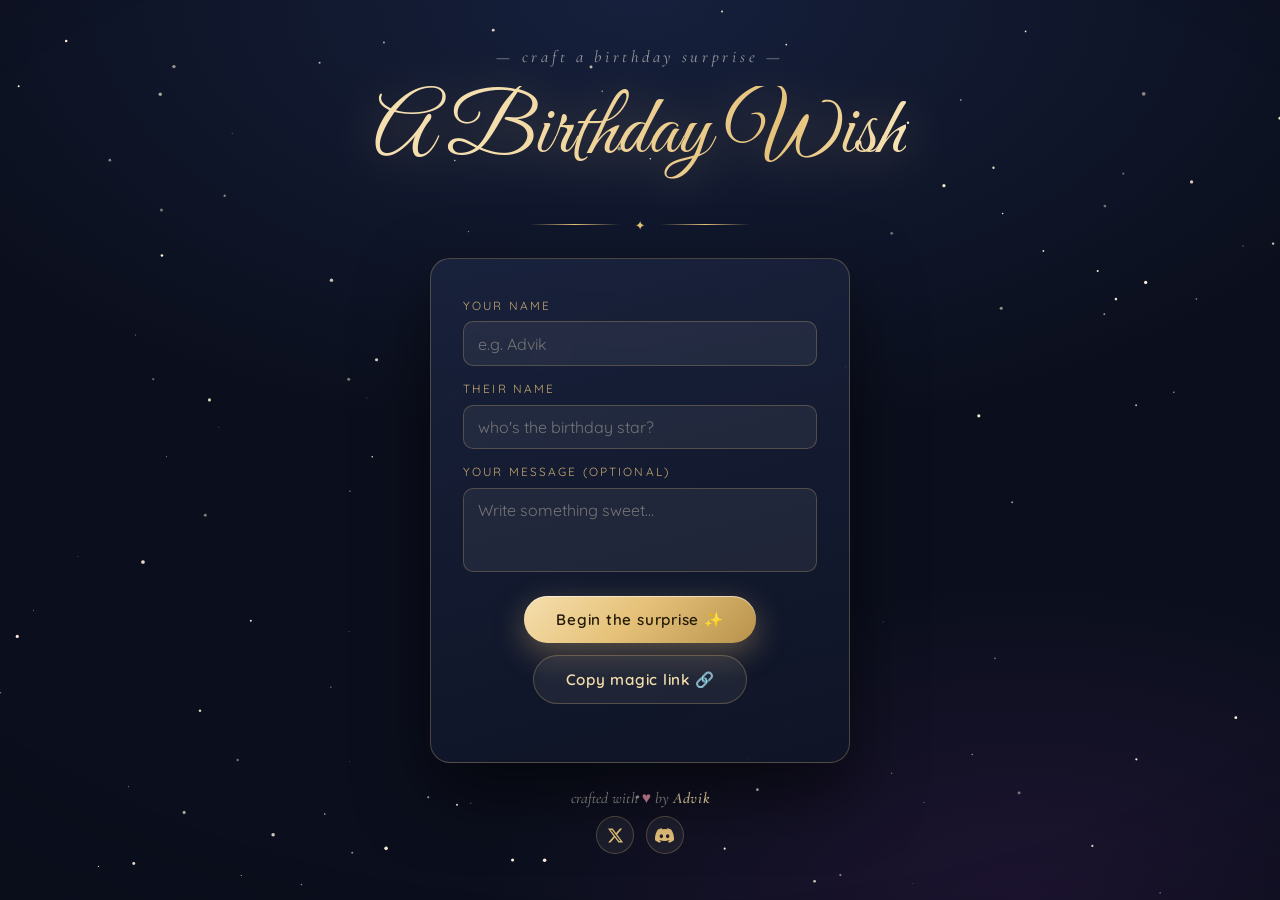
==== index.html @ e062a9a8 "Initial commit via Netlify [skip ci]" ====
<!DOCTYPE html>
<html lang="en">
<head>
  <meta charset="UTF-8" />
  <meta name="viewport" content="width=device-width, initial-scale=1.0" />
  <title>A Birthday Surprise</title>
  <meta name="description" content="An elegant interactive birthday surprise made just for you." />
  <link rel="icon" href="data:image/svg+xml,<svg xmlns='http://www.w3.org/2000/svg' viewBox='0 0 100 100'><text y='.9em' font-size='90'>🎂</text></svg>" />
  <meta property="og:title" content="A Birthday Surprise 🎂" />
  <meta property="og:description" content="Someone made an interactive birthday surprise just for you. Open the gift, blow out the candles, cut the cake." />
  <meta property="og:type" content="website" />
  <meta name="twitter:card" content="summary" />
  <link rel="preconnect" href="https://fonts.googleapis.com" />
  <link rel="preconnect" href="https://fonts.gstatic.com" crossorigin />
  <link href="https://fonts.googleapis.com/css2?family=Great+Vibes&family=Cormorant+Garamond:ital,wght@0,400;0,500;0,600;1,400;1,500&family=Quicksand:wght@400;500;600;700&display=swap" rel="stylesheet" />
  <link rel="stylesheet" href="style.css" />
</head>
<body>

  <!-- Twinkling star background -->
  <canvas id="stars-canvas" aria-hidden="true"></canvas>
  <!-- Confetti / fireworks layer -->
  <canvas id="fx-canvas" aria-hidden="true"></canvas>
  <!-- Soft vignette + grain for depth -->
  <div class="vignette" aria-hidden="true"></div>
  <!-- Lights-off overlay: candlelight pool around the cake -->
  <div id="darkness" class="darkness" aria-hidden="true"></div>

  <!-- ============ SCENE 0: HOME / CREATE ============ -->
  <section id="scene-home" class="scene">
    <p class="greeting-eyebrow">— craft a birthday surprise —</p>
    <h1 class="home-title">A Birthday Wish</h1>
    <div class="gold-divider" aria-hidden="true"><span>✦</span></div>

    <div class="home-form">
      <label for="home-from">Your name</label>
      <input id="home-from" type="text" maxlength="30" placeholder="e.g. Advik" />
      <label for="home-name">Their name</label>
      <input id="home-name" type="text" maxlength="30" placeholder="who's the birthday star?" />
      <label for="home-msg">Your message (optional)</label>
      <textarea id="home-msg" maxlength="200" rows="3" placeholder="Write something sweet…"></textarea>

      <div class="home-actions">
        <button id="home-create" class="btn btn-primary">Begin the surprise ✨</button>
        <button id="home-copy" class="btn btn-ghost">Copy magic link 🔗</button>
      </div>
      <p id="home-copy-status" class="copy-status"></p>
    </div>

    <footer class="home-about">
      <p class="about-line">crafted with <span class="about-heart">♥</span> by <strong>Advik</strong></p>
      <div class="social-links">
        <a href="https://x.com/Advik4u" target="_blank" rel="noopener" aria-label="Advik on X" title="@Advik4u">
          <svg viewBox="0 0 24 24" width="17" height="17" fill="currentColor" aria-hidden="true">
            <path d="M18.244 2.25h3.308l-7.227 8.26 8.502 11.24H16.17l-5.214-6.817L4.99 21.75H1.68l7.73-8.835L1.254 2.25H8.08l4.713 6.231zm-1.161 17.52h1.833L7.084 4.126H5.117z"/>
          </svg>
        </a>
        <a href="#" id="discord-link" aria-label="Copy Discord username" title="discord: advik4u">
          <svg viewBox="0 0 24 24" width="19" height="19" fill="currentColor" aria-hidden="true">
            <path d="M20.317 4.37a19.79 19.79 0 0 0-4.885-1.515.074.074 0 0 0-.079.037c-.21.375-.444.865-.608 1.25a18.27 18.27 0 0 0-5.487 0 12.64 12.64 0 0 0-.617-1.25.077.077 0 0 0-.079-.037A19.736 19.736 0 0 0 3.677 4.37a.07.07 0 0 0-.032.027C.533 9.046-.32 13.58.099 18.058a.082.082 0 0 0 .031.056 19.9 19.9 0 0 0 5.993 3.03.078.078 0 0 0 .084-.028 14.09 14.09 0 0 0 1.226-1.994.076.076 0 0 0-.041-.106 13.107 13.107 0 0 1-1.872-.892.077.077 0 0 1-.008-.128c.126-.094.252-.192.372-.291a.074.074 0 0 1 .078-.01c3.928 1.793 8.18 1.793 12.061 0a.074.074 0 0 1 .079.009c.12.099.246.198.373.292a.077.077 0 0 1-.007.128 12.3 12.3 0 0 1-1.873.891.077.077 0 0 0-.041.107c.36.698.772 1.362 1.225 1.993a.076.076 0 0 0 .084.029 19.84 19.84 0 0 0 6.002-3.03.077.077 0 0 0 .032-.055c.5-5.177-.838-9.674-3.549-13.66a.06.06 0 0 0-.031-.029zM8.02 15.331c-1.182 0-2.157-1.085-2.157-2.419 0-1.333.955-2.418 2.157-2.418 1.21 0 2.176 1.095 2.157 2.418 0 1.334-.956 2.419-2.157 2.419zm7.975 0c-1.183 0-2.157-1.085-2.157-2.419 0-1.333.955-2.418 2.157-2.418 1.21 0 2.176 1.095 2.157 2.418 0 1.334-.946 2.419-2.157 2.419z"/>
          </svg>
        </a>
      </div>
    </footer>
  </section>

  <!-- ============ SCENE 1: GIFT BOX INTRO ============ -->
  <section id="scene-gift" class="scene">
    <p class="gift-hint">Someone left a surprise for you</p>
    <button id="gift-box" class="gift-box" aria-label="Open your gift">
      <div class="gift-lid">
        <div class="gift-bow">
          <span class="bow-left"></span>
          <span class="bow-right"></span>
          <span class="bow-knot"></span>
        </div>
      </div>
      <div class="gift-body">
        <div class="gift-ribbon"></div>
      </div>
    </button>
    <p class="gift-tap">tap to open</p>
  </section>

  <!-- ============ SCENE 2: GREETING ============ -->
  <section id="scene-greeting" class="scene">
    <div class="greeting-wrap">
      <p class="greeting-eyebrow">— a little celebration for —</p>
      <h1 class="greeting-title">
        <span id="greeting-name" class="greeting-name"></span>
        <span class="greeting-line">Happy Birthday</span>
      </h1>
      <div class="gold-divider" aria-hidden="true"><span>✦</span></div>
      <p id="typewriter" class="typewriter"></p>
      <button id="to-cake-btn" class="btn btn-primary hidden-soft">Continue&nbsp;→</button>
    </div>
  </section>

  <!-- ============ SCENE 3: THE CAKE ============ -->
  <section id="scene-cake" class="scene">
    <h2 id="cake-heading" class="scene-heading">Make a wish &amp; blow out the candles</h2>
    <p id="blow-hint" class="blow-hint">🎤 Blow into your microphone… or tap the flames</p>

    <div class="cake-stage">
      <!-- Knife for the cutting ceremony -->
      <div id="knife" class="knife hidden" role="button" aria-label="Cut the cake" tabindex="0">
        <div class="knife-handle"></div>
        <div class="knife-blade"></div>
      </div>

      <div id="cake" class="cake">
        <div class="candles" id="candles"><!-- candles injected by JS --></div>
        <div class="layer layer-top"><div class="drip d1"></div><div class="drip d2"></div><div class="drip d3"></div></div>
        <div class="layer layer-mid"><div class="drip d1"></div><div class="drip d2"></div><div class="drip d3"></div></div>
        <div class="layer layer-bottom"></div>
        <div id="cut-notch" class="cut-notch"></div>
        <div class="cake-plate"></div>
      </div>

      <!-- The cut slice, served beside the cake -->
      <div id="slice" class="slice" aria-hidden="true">
        <div class="slice-wedge">
          <div class="slice-stripe s1"></div>
          <div class="slice-stripe s2"></div>
          <div class="slice-stripe s3"></div>
          <div class="slice-frosting"></div>
        </div>
        <div class="slice-plate"></div>
      </div>

      <div id="smoke-container" class="smoke-container"></div>
    </div>

    <p id="candles-left" class="candles-left"></p>
  </section>

  <!-- ============ SCENE 4: CELEBRATION ============ -->
  <section id="scene-party" class="scene">
    <div class="party-wrap">
      <h2 class="party-title">Hip hip hooray!</h2>
      <p id="party-message" class="party-message"></p>

      <div class="wish-cards" id="wish-cards">
        <button class="wish-card" data-wish="May your year sparkle brighter than these fireworks. ✨">✨<span>Tap me</span></button>
        <button class="wish-card" data-wish="Wishing you a year full of laughter, love and cake. 🍰">🍰<span>Tap me</span></button>
        <button class="wish-card" data-wish="May every dream you wish for tonight come true. 🌙">🌙<span>Tap me</span></button>
        <button class="wish-card" data-wish="Stay awesome — the world is lucky to have you! 🌍">💖<span>Tap me</span></button>
      </div>

      <div class="party-actions">
        <button id="music-btn" class="btn btn-ghost">🎵 Play the birthday song</button>
        <button id="replay-btn" class="btn btn-ghost">↺ Replay</button>
      </div>
    </div>

    <!-- A wandering firefly of light that leads back to the homepage -->
    <button id="guide-light" class="guide-light" aria-label="Follow the light to create your own surprise">
      <span class="guide-orb"></span>
      <span class="guide-label">follow the light — make your own wish</span>
    </button>
  </section>

  <!-- Floating balloons layer -->
  <div id="balloons" class="balloons" aria-hidden="true"></div>

  <script src="script.js"></script>
</body>
</html>
---- style.css ----
/* ================= Premium palette ================= */
:root {
  --bg-1: #0b0f1d;
  --bg-2: #16203c;
  --gold: #e6c27a;
  --gold-light: #f5dfae;
  --gold-deep: #b8924a;
  --rose: #d98ba0;
  --ivory: #f7f3ea;
  --text: #f4efe4;
  --card: rgba(247, 243, 234, 0.06);
  --card-border: rgba(230, 194, 122, 0.28);
  --serif: "Cormorant Garamond", Georgia, serif;
  --script: "Great Vibes", cursive;
  --sans: "Quicksand", system-ui, sans-serif;
}

* { margin: 0; padding: 0; box-sizing: border-box; }

html, body { height: 100%; }

body {
  font-family: var(--sans);
  background:
    radial-gradient(90% 70% at 50% 0%, var(--bg-2) 0%, transparent 70%),
    radial-gradient(60% 50% at 80% 100%, #1d1430 0%, transparent 70%),
    var(--bg-1);
  color: var(--text);
  overflow: hidden;
}

canvas#stars-canvas,
canvas#fx-canvas {
  position: fixed;
  inset: 0;
  width: 100%;
  height: 100%;
  pointer-events: none;
}
canvas#stars-canvas { z-index: 0; }
canvas#fx-canvas { z-index: 50; }

/* Soft vignette for cinematic depth */
.vignette {
  position: fixed;
  inset: 0;
  z-index: 55;
  pointer-events: none;
  background: radial-gradient(120% 100% at 50% 45%, transparent 55%, rgba(4, 6, 14, 0.55) 100%);
}

/* Lights off while the candles burn: a warm candlelight pool around the cake */
.darkness {
  position: fixed;
  inset: 0;
  z-index: 45;
  pointer-events: none;
  opacity: 0;
  transition: opacity 2.2s ease;
  background: radial-gradient(
    circle 480px at var(--glow-x, 50%) var(--glow-y, 58%),
    rgba(255, 176, 84, 0.14) 0%,
    rgba(255, 160, 70, 0.05) 22%,
    rgba(9, 7, 18, 0.78) 52%,
    rgba(3, 2, 8, 0.985) 82%
  );
}
body.lights-off .darkness { opacity: 1; }

/* let the flames burn brighter in the dark */
body.lights-off .flame {
  filter: drop-shadow(0 0 14px rgba(255, 200, 90, 1)) drop-shadow(0 0 40px rgba(255, 150, 60, 0.8));
}

/* ================= Scenes ================= */
.scene {
  position: fixed;
  inset: 0;
  z-index: 10;
  display: none;
  flex-direction: column;
  align-items: center;
  justify-content: center;
  gap: 1.2rem;
  padding: 1.5rem;
  text-align: center;
  opacity: 0;
  transition: opacity 0.6s ease;
}
.scene.active { display: flex; opacity: 1; animation: sceneIn 0.9s cubic-bezier(0.22, 1, 0.36, 1) both; }

@keyframes sceneIn {
  from { opacity: 0; transform: translateY(22px); }
  to   { opacity: 1; transform: translateY(0); }
}

/* ================= Buttons ================= */
.btn {
  font-family: var(--sans);
  font-weight: 600;
  font-size: 0.95rem;
  letter-spacing: 0.05em;
  border: none;
  border-radius: 999px;
  padding: 0.9rem 2rem;
  cursor: pointer;
  transition: transform 0.18s ease, box-shadow 0.18s ease, opacity 0.4s ease, background 0.25s ease;
}
.btn:active { transform: scale(0.96); }

.btn-primary {
  background: linear-gradient(135deg, var(--gold-light) 0%, var(--gold) 45%, var(--gold-deep) 100%);
  color: #241a08;
  box-shadow: 0 10px 30px rgba(230, 194, 122, 0.35), inset 0 1px 0 rgba(255, 255, 255, 0.55);
}
.btn-primary:hover { transform: translateY(-2px); box-shadow: 0 14px 38px rgba(230, 194, 122, 0.5), inset 0 1px 0 rgba(255, 255, 255, 0.55); }

.btn-ghost {
  background: var(--card);
  color: var(--gold-light);
  border: 1px solid var(--card-border);
  backdrop-filter: blur(8px);
}
.btn-ghost:hover { background: rgba(230, 194, 122, 0.12); }

.hidden-soft { opacity: 0; pointer-events: none; }
.hidden { display: none !important; }

/* ================= Scene 1: Gift ================= */
.gift-hint {
  font-family: var(--serif);
  font-style: italic;
  font-size: 1.5rem;
  letter-spacing: 0.06em;
  color: var(--gold-light);
  opacity: 0.9;
  animation: pulseText 2.6s ease-in-out infinite;
}
@keyframes pulseText { 50% { opacity: 0.45; } }

.gift-hint .sender {
  font-family: var(--script);
  font-style: normal;
  font-size: 1.7em;
  padding-right: 0.18em;
  vertical-align: -0.08em;
  background: linear-gradient(100deg, var(--gold-light) 10%, var(--gold) 35%, #fff2cf 50%, var(--gold) 65%, var(--gold-deep) 90%);
  background-size: 220% auto;
  -webkit-background-clip: text;
  background-clip: text;
  color: transparent;
  animation: shimmer 5s linear infinite;
  filter: drop-shadow(0 2px 16px rgba(230, 194, 122, 0.5));
}

.gift-tap {
  font-size: 0.78rem;
  text-transform: uppercase;
  letter-spacing: 0.34em;
  color: var(--gold);
  opacity: 0.65;
}

.gift-box {
  position: relative;
  width: 180px;
  height: 190px;
  background: none;
  border: none;
  cursor: pointer;
  animation: giftBounce 2s ease-in-out infinite;
  transition: transform 0.2s ease;
  filter: drop-shadow(0 18px 30px rgba(0, 0, 0, 0.5));
}
.gift-box:hover { transform: scale(1.05); }

@keyframes giftBounce {
  0%, 100% { transform: translateY(0) rotate(-1deg); }
  50% { transform: translateY(-12px) rotate(1.2deg); }
}

.gift-body {
  position: absolute;
  bottom: 0;
  left: 10px;
  width: 160px;
  height: 120px;
  background: linear-gradient(160deg, #26355e, #17203c);
  border: 1px solid rgba(230, 194, 122, 0.35);
  border-radius: 10px;
  box-shadow: inset 0 -14px 0 rgba(0, 0, 0, 0.25);
}
.gift-ribbon {
  position: absolute;
  left: 50%;
  transform: translateX(-50%);
  width: 24px;
  height: 100%;
  background: linear-gradient(180deg, var(--gold-light), var(--gold-deep));
}
.gift-lid {
  position: absolute;
  bottom: 112px;
  left: 0;
  width: 180px;
  height: 44px;
  background: linear-gradient(160deg, #33477c, #1d2a4e);
  border: 1px solid rgba(230, 194, 122, 0.45);
  border-radius: 8px;
  box-shadow: 0 8px 16px rgba(0, 0, 0, 0.35);
  z-index: 2;
  transition: transform 0.6s cubic-bezier(0.34, 1.56, 0.64, 1);
}
.gift-box.opening .gift-lid { transform: translateY(-140px) rotate(-18deg); }
.gift-box.opening { animation: none; }

.gift-bow { position: absolute; top: -22px; left: 50%; transform: translateX(-50%); }
.bow-left, .bow-right {
  position: absolute;
  top: 0;
  width: 30px;
  height: 24px;
  background: var(--gold);
  border-radius: 50% 50% 0 50%;
}
.bow-left  { left: -30px; transform: rotate(-30deg); }
.bow-right { left: 2px; transform: rotate(30deg) scaleX(-1); }
.bow-knot {
  position: absolute;
  top: 6px;
  left: -9px;
  width: 18px;
  height: 18px;
  background: var(--gold-deep);
  border-radius: 50%;
}

/* ================= Scene 2: Greeting ================= */
.greeting-wrap { display: flex; flex-direction: column; align-items: center; gap: 0.6rem; }

.greeting-eyebrow {
  font-family: var(--serif);
  font-style: italic;
  font-size: 1.05rem;
  letter-spacing: 0.22em;
  text-transform: lowercase;
  color: rgba(244, 239, 228, 0.6);
}

.greeting-title { display: flex; flex-direction: column; gap: 0.1rem; }

.greeting-name {
  font-family: var(--script);
  font-weight: 400;
  font-size: clamp(3.4rem, 12vw, 6.5rem);
  line-height: 1.15;
  background: linear-gradient(100deg, var(--gold-light) 10%, var(--gold) 35%, #fff2cf 50%, var(--gold) 65%, var(--gold-deep) 90%);
  background-size: 220% auto;
  -webkit-background-clip: text;
  background-clip: text;
  color: transparent;
  animation: shimmer 6s linear infinite;
  filter: drop-shadow(0 4px 24px rgba(230, 194, 122, 0.35));
}
@keyframes shimmer { to { background-position: 220% center; } }

.greeting-line {
  font-family: var(--serif);
  font-weight: 500;
  font-size: clamp(1.3rem, 4.5vw, 2.1rem);
  letter-spacing: 0.42em;
  text-transform: uppercase;
  color: var(--ivory);
  opacity: 0.92;
}

.gold-divider {
  display: flex;
  align-items: center;
  gap: 0.9rem;
  margin: 1rem 0 0.4rem;
  color: var(--gold);
  font-size: 0.8rem;
}
.gold-divider::before,
.gold-divider::after {
  content: "";
  width: 90px;
  height: 1px;
  background: linear-gradient(90deg, transparent, var(--gold), transparent);
}

.typewriter {
  min-height: 3.4em;
  max-width: 36rem;
  font-family: var(--serif);
  font-size: clamp(1.15rem, 3.4vw, 1.45rem);
  font-style: italic;
  line-height: 1.7;
  color: rgba(244, 239, 228, 0.92);
}
.typewriter::after {
  content: "▌";
  color: var(--gold);
  animation: blink 0.9s step-end infinite;
}
@keyframes blink { 50% { opacity: 0; } }

#to-cake-btn { margin-top: 1.4rem; }

/* ================= Scene 3: Cake ================= */
.scene-heading {
  font-family: var(--script);
  font-weight: 400;
  font-size: clamp(2rem, 6vw, 3rem);
  color: var(--gold-light);
  text-shadow: 0 0 30px rgba(230, 194, 122, 0.3);
}
.blow-hint {
  font-family: var(--serif);
  font-style: italic;
  font-size: 1.1rem;
  opacity: 0.85;
  animation: pulseText 2.2s ease-in-out infinite;
}
.blow-hint.listening { color: #a8e6c3; }

.cake-stage { position: relative; margin-top: 1rem; }

.cake { position: relative; width: 280px; height: 260px; filter: drop-shadow(0 22px 30px rgba(0, 0, 0, 0.45)); }

.layer {
  position: absolute;
  left: 50%;
  transform: translateX(-50%);
  border-radius: 12px;
  box-shadow: inset 0 -12px 0 rgba(0, 0, 0, 0.14);
}
/* gold trim line at the base of each tier */
.layer::after {
  content: "";
  position: absolute;
  bottom: 4px;
  left: 8px;
  right: 8px;
  height: 2px;
  background: linear-gradient(90deg, transparent, var(--gold), transparent);
  opacity: 0.8;
}
.layer-top {
  bottom: 150px;
  width: 160px;
  height: 58px;
  background: linear-gradient(180deg, #eec3cf 0%, #d9a1b2 100%);
}
.layer-mid {
  bottom: 92px;
  width: 210px;
  height: 62px;
  background: linear-gradient(180deg, #f4e3c6 0%, #e3c9a0 100%);
}
.layer-bottom {
  bottom: 30px;
  width: 260px;
  height: 66px;
  background: linear-gradient(180deg, #5a3a2e 0%, #422a20 100%);
}

/* icing drips */
.drip {
  position: absolute;
  top: -2px;
  width: 22px;
  height: 26px;
  background: var(--ivory);
  border-radius: 0 0 50% 50%;
}
.layer-top .d1 { left: 18px; height: 30px; }
.layer-top .d2 { left: 68px; height: 20px; }
.layer-top .d3 { left: 118px; height: 26px; }
.layer-mid .d1 { left: 26px; height: 24px; }
.layer-mid .d2 { left: 92px; height: 32px; }
.layer-mid .d3 { left: 158px; height: 22px; }

/* frosting band on top of each layer */
.layer::before {
  content: "";
  position: absolute;
  top: -6px;
  left: 0;
  right: 0;
  height: 14px;
  background: var(--ivory);
  border-radius: 12px;
  box-shadow: inset 0 -2px 0 rgba(184, 146, 74, 0.25);
}

.cake-plate {
  position: absolute;
  bottom: 12px;
  left: 50%;
  transform: translateX(-50%);
  width: 310px;
  height: 20px;
  background: linear-gradient(180deg, #f3ecdd, #cabfa4);
  border-radius: 50%;
  box-shadow: 0 0 0 2px rgba(230, 194, 122, 0.55), 0 16px 34px rgba(0, 0, 0, 0.5);
}

/* the wedge missing after the cut */
.cut-notch {
  position: absolute;
  bottom: 30px;
  left: 63%;
  width: 34px;
  height: 165px;
  z-index: 4;
  background: linear-gradient(180deg, rgba(10, 8, 14, 0.85), rgba(24, 16, 20, 0.9));
  clip-path: polygon(38% 0, 62% 0, 100% 100%, 0 100%);
  opacity: 0;
  transform: scaleY(0);
  transform-origin: top;
  transition: opacity 0.5s ease, transform 0.9s ease;
  pointer-events: none;
}
.cut-notch.visible { opacity: 1; transform: scaleY(1); }

/* ================= Candles ================= */
.candles {
  position: absolute;
  bottom: 208px;
  left: 50%;
  transform: translateX(-50%);
  display: flex;
  gap: 22px;
  z-index: 3;
}

.candle {
  position: relative;
  width: 13px;
  height: 46px;
  border-radius: 4px;
  background: repeating-linear-gradient(50deg, var(--ivory) 0 6px, var(--candle-color, var(--gold)) 6px 11px);
  box-shadow: inset -2px 0 3px rgba(0, 0, 0, 0.18);
  cursor: pointer;
}
.candle::after {
  content: "";
  position: absolute;
  top: -7px;
  left: 50%;
  transform: translateX(-50%);
  width: 2px;
  height: 7px;
  background: #6b4b3a;
}

.flame {
  position: absolute;
  top: -30px;
  left: 50%;
  transform: translateX(-50%);
  width: 16px;
  height: 24px;
  background: radial-gradient(circle at 50% 80%, #fff8d6 0%, #ffd166 35%, #ff9a3c 70%, transparent 100%);
  border-radius: 50% 50% 50% 50% / 62% 62% 38% 38%;
  transform-origin: 50% 100%;
  animation: flicker 0.22s ease-in-out infinite alternate;
  filter: drop-shadow(0 0 10px rgba(255, 200, 90, 0.9)) drop-shadow(0 0 24px rgba(255, 150, 60, 0.5));
}
@keyframes flicker {
  from { transform: translateX(-50%) scale(1) rotate(-3deg); }
  to   { transform: translateX(-50%) scale(1.12) rotate(3deg); }
}

.candle.out .flame { display: none; }

/* flames feel your breath: frantic flicker + lean while the mic hears blowing */
@keyframes flickerHard {
  from { transform: translateX(-58%) scale(0.88, 0.8) rotate(-16deg); }
  to   { transform: translateX(-42%) scale(1.1, 1.05) rotate(12deg); }
}
.candles.wavering .flame {
  animation: flickerHard 0.09s ease-in-out infinite alternate;
}

.smoke {
  position: absolute;
  width: 10px;
  height: 10px;
  border-radius: 50%;
  background: rgba(220, 220, 235, 0.5);
  animation: smokeUp 1.4s ease-out forwards;
  pointer-events: none;
}
@keyframes smokeUp {
  from { opacity: 0.7; transform: translateY(0) scale(1); }
  to   { opacity: 0; transform: translateY(-70px) scale(2.6); }
}

.candles-left {
  font-family: var(--serif);
  font-style: italic;
  font-size: 1.15rem;
  color: var(--gold-light);
  min-height: 1.5em;
}

/* ================= Knife & cutting ================= */
.knife {
  position: absolute;
  top: -120px;
  left: 66%;
  width: 26px;
  height: 150px;
  z-index: 6;
  cursor: pointer;
  transform-origin: 50% 0%;
  animation: knifeHover 1.6s ease-in-out infinite;
  filter: drop-shadow(0 6px 14px rgba(0, 0, 0, 0.5)) drop-shadow(0 0 18px rgba(230, 194, 122, 0.25));
  /* slow, deliberate descent through the tiers */
  transition: top 1.9s cubic-bezier(0.55, 0.02, 0.3, 1);
}
@keyframes knifeHover {
  0%, 100% { transform: translateY(0) rotate(-2deg); }
  50% { transform: translateY(-10px) rotate(2deg); }
}

.knife-handle {
  width: 18px;
  height: 52px;
  margin: 0 auto;
  background: linear-gradient(90deg, #2c1c12, #57381f 45%, #2c1c12);
  border-radius: 8px 8px 4px 4px;
  box-shadow: inset 0 -3px 0 rgba(230, 194, 122, 0.6);
}
.knife-blade {
  width: 14px;
  height: 98px;
  margin: 0 auto;
  background: linear-gradient(90deg, #9aa3ae 0%, #eef2f6 45%, #c3cad2 60%, #7d858f 100%);
  clip-path: polygon(0 0, 100% 0, 100% 78%, 50% 100%, 0 78%);
}

.knife.cutting {
  animation: none;
  top: 55px;
}

.knife.done {
  animation: none;
  opacity: 0;
  transition: opacity 0.5s ease, top 0.85s ease;
  top: -160px;
}

/* ================= The served slice ================= */
.slice {
  position: absolute;
  bottom: -6px;
  right: -150px;
  width: 120px;
  height: 130px;
  opacity: 0;
  transform: translateX(-140px) translateY(-40px) rotate(-14deg) scale(0.7);
  transition: all 1.6s cubic-bezier(0.34, 1.2, 0.5, 1);
  pointer-events: none;
  z-index: 5;
}
.slice.served {
  opacity: 1;
  transform: translateX(0) translateY(0) rotate(0deg) scale(1);
}

.slice-wedge {
  position: absolute;
  bottom: 26px;
  left: 50%;
  transform: translateX(-50%);
  width: 86px;
  height: 92px;
  clip-path: polygon(0 100%, 100% 100%, 100% 8%);
  overflow: hidden;
  filter: drop-shadow(0 6px 10px rgba(0, 0, 0, 0.4));
}
.slice-stripe { position: absolute; left: 0; right: 0; }
.slice-stripe.s1 { bottom: 62px; height: 30px; background: linear-gradient(180deg, #eec3cf, #d9a1b2); }
.slice-stripe.s2 { bottom: 32px; height: 30px; background: linear-gradient(180deg, #f4e3c6, #e3c9a0); }
.slice-stripe.s3 { bottom: 0;    height: 32px; background: linear-gradient(180deg, #5a3a2e, #422a20); }
.slice-frosting {
  position: absolute;
  top: 0;
  right: 0;
  width: 100%;
  height: 100%;
  background: linear-gradient(115deg, transparent 58%, var(--ivory) 58.5%, var(--ivory) 68%, transparent 68.5%);
}

.slice-plate {
  position: absolute;
  bottom: 14px;
  left: 50%;
  transform: translateX(-50%);
  width: 116px;
  height: 14px;
  background: linear-gradient(180deg, #f3ecdd, #cabfa4);
  border-radius: 50%;
  box-shadow: 0 0 0 1.5px rgba(230, 194, 122, 0.6), 0 10px 20px rgba(0, 0, 0, 0.45);
}

/* ================= Scene 4: Party ================= */
.party-wrap { display: flex; flex-direction: column; align-items: center; gap: 1.5rem; max-width: 42rem; }

.party-title {
  font-family: var(--script);
  font-weight: 400;
  font-size: clamp(2.6rem, 7vw, 4rem);
  background: linear-gradient(100deg, var(--gold-light), var(--gold), #fff2cf, var(--gold-deep));
  background-size: 220% auto;
  -webkit-background-clip: text;
  background-clip: text;
  color: transparent;
  animation: shimmer 6s linear infinite;
  filter: drop-shadow(0 4px 22px rgba(230, 194, 122, 0.35));
}

.party-message {
  font-family: var(--serif);
  font-style: italic;
  font-size: clamp(1.15rem, 3.2vw, 1.4rem);
  line-height: 1.7;
  color: rgba(244, 239, 228, 0.92);
}

.wish-cards {
  display: flex;
  flex-wrap: wrap;
  justify-content: center;
  gap: 0.9rem;
}
.wish-card {
  display: flex;
  flex-direction: column;
  align-items: center;
  justify-content: center;
  gap: 0.3rem;
  width: 112px;
  min-height: 96px;
  padding: 1rem 0.6rem;
  font-family: var(--sans);
  font-size: 1.9rem;
  color: var(--text);
  background: var(--card);
  border: 1px solid var(--card-border);
  border-radius: 16px;
  cursor: pointer;
  backdrop-filter: blur(10px);
  transition: transform 0.5s cubic-bezier(0.34, 1.56, 0.64, 1), background 0.3s, box-shadow 0.3s;
}
.wish-card span { font-size: 0.68rem; text-transform: uppercase; letter-spacing: 0.18em; color: var(--gold); opacity: 0.85; }
.wish-card:hover { transform: translateY(-6px); background: rgba(230, 194, 122, 0.1); box-shadow: 0 12px 28px rgba(0, 0, 0, 0.35); }
.wish-card.flipped {
  transform: rotateY(360deg) scale(1.03);
  background: rgba(230, 194, 122, 0.14);
  font-family: var(--serif);
  font-style: italic;
  font-size: 0.92rem;
  line-height: 1.5;
}
.wish-card.flipped span { display: none; }

.party-actions { display: flex; flex-wrap: wrap; justify-content: center; gap: 0.8rem; margin-top: 0.4rem; }

/* ================= Balloons ================= */
.balloons { position: fixed; inset: 0; z-index: 40; pointer-events: none; overflow: hidden; }

.balloon {
  position: absolute;
  bottom: -140px;
  width: 62px;
  height: 78px;
  border-radius: 50% 50% 50% 50% / 56% 56% 44% 44%;
  pointer-events: auto;
  cursor: pointer;
  animation: floatUp linear forwards;
  box-shadow: inset -8px -10px 0 rgba(0, 0, 0, 0.14), inset 2px 4px 8px rgba(255, 255, 255, 0.25);
  opacity: 0.92;
}
.balloon::before {
  content: "";
  position: absolute;
  top: 12px;
  left: 12px;
  width: 14px;
  height: 20px;
  background: rgba(255, 255, 255, 0.45);
  border-radius: 50%;
  transform: rotate(-20deg);
}
.balloon::after {
  content: "";
  position: absolute;
  top: 100%;
  left: 50%;
  width: 1.5px;
  height: 56px;
  background: linear-gradient(180deg, rgba(230, 194, 122, 0.8), transparent);
}
@keyframes floatUp {
  from { transform: translateY(0) rotate(-3deg); }
  25%  { transform: translateY(-28vh) rotate(4deg) translateX(18px); }
  50%  { transform: translateY(-55vh) rotate(-4deg) translateX(-14px); }
  75%  { transform: translateY(-82vh) rotate(3deg) translateX(12px); }
  to   { transform: translateY(-120vh) rotate(-2deg); }
}

.balloon.pop { animation: popBalloon 0.18s ease-out forwards; }
@keyframes popBalloon {
  40% { transform: scale(1.35); opacity: 1; }
  to  { transform: scale(0.2); opacity: 0; }
}

/* ================= Home / create page ================= */
.home-title {
  font-family: var(--script);
  font-weight: 400;
  font-size: clamp(3rem, 10vw, 5.2rem);
  line-height: 1.15;
  background: linear-gradient(100deg, var(--gold-light) 10%, var(--gold) 35%, #fff2cf 50%, var(--gold) 65%, var(--gold-deep) 90%);
  background-size: 220% auto;
  -webkit-background-clip: text;
  background-clip: text;
  color: transparent;
  animation: shimmer 6s linear infinite;
  filter: drop-shadow(0 4px 24px rgba(230, 194, 122, 0.35));
}

.home-form {
  width: 100%;
  max-width: 420px;
  padding: 2rem;
  background: linear-gradient(165deg, rgba(27, 36, 64, 0.85), rgba(16, 21, 39, 0.85));
  border: 1px solid var(--card-border);
  border-radius: 20px;
  display: flex;
  flex-direction: column;
  gap: 0.55rem;
  text-align: left;
  backdrop-filter: blur(10px);
  box-shadow: 0 30px 70px rgba(0, 0, 0, 0.55);
}
.home-form label {
  font-size: 0.74rem;
  text-transform: uppercase;
  letter-spacing: 0.18em;
  color: var(--gold);
  opacity: 0.85;
  margin-top: 0.4rem;
}
.home-form input, .home-form textarea {
  font-family: var(--sans);
  font-size: 1rem;
  color: var(--text);
  background: rgba(247, 243, 234, 0.06);
  border: 1px solid rgba(230, 194, 122, 0.25);
  border-radius: 10px;
  padding: 0.7rem 0.9rem;
  outline: none;
  resize: none;
  transition: border-color 0.2s;
}
.home-form input:focus, .home-form textarea:focus { border-color: var(--gold); }
.home-actions { display: flex; flex-wrap: wrap; gap: 0.7rem; margin-top: 0.9rem; justify-content: center; }
.copy-status { font-size: 0.88rem; color: #a8e6c3; min-height: 1.2em; text-align: center; }

/* about / credits footer on the home page */
.home-about {
  display: flex;
  flex-direction: column;
  align-items: center;
  gap: 0.55rem;
  margin-top: 0.4rem;
}
.about-line {
  font-family: var(--serif);
  font-style: italic;
  font-size: 0.98rem;
  color: rgba(244, 239, 228, 0.65);
}
.about-line strong { color: var(--gold-light); font-weight: 600; letter-spacing: 0.04em; }
.about-heart { color: var(--rose); animation: pulseText 1.6s ease-in-out infinite; }

.social-links { display: flex; gap: 0.7rem; }
.social-links a {
  display: flex;
  align-items: center;
  justify-content: center;
  width: 38px;
  height: 38px;
  border-radius: 50%;
  color: var(--gold);
  background: var(--card);
  border: 1px solid var(--card-border);
  transition: transform 0.18s ease, box-shadow 0.18s ease, color 0.18s ease;
}
.social-links a:hover {
  transform: translateY(-3px);
  color: var(--gold-light);
  box-shadow: 0 8px 22px rgba(230, 194, 122, 0.35);
}

#scene-home { overflow-y: auto; }

/* on short viewports, top-align so the form never clips above the fold */
@media (max-height: 800px) {
  #scene-home {
    justify-content: flex-start;
    padding-top: 3.5vh;
    padding-bottom: 3.5vh;
  }
}

/* ================= Guiding light (party → home) ================= */
.guide-light {
  position: absolute;
  bottom: 7vh;
  right: 8vw;
  z-index: 48;
  background: none;
  border: none;
  cursor: pointer;
  display: flex;
  flex-direction: column;
  align-items: center;
  gap: 1.1rem;
  animation: fireflyDrift 7s ease-in-out infinite;
}
@keyframes fireflyDrift {
  0%, 100% { transform: translate(0, 0); }
  25% { transform: translate(-16px, -22px); }
  50% { transform: translate(10px, -34px); }
  75% { transform: translate(18px, -10px); }
}

.guide-orb {
  width: 16px;
  height: 16px;
  border-radius: 50%;
  background: radial-gradient(circle, #fff8dd 0%, var(--gold) 55%, transparent 100%);
  box-shadow:
    0 0 18px 6px rgba(230, 194, 122, 0.85),
    0 0 55px 22px rgba(230, 194, 122, 0.35),
    0 0 110px 45px rgba(230, 194, 122, 0.12);
  animation: orbPulse 2.4s ease-in-out infinite;
}
@keyframes orbPulse {
  50% {
    box-shadow:
      0 0 26px 10px rgba(230, 194, 122, 1),
      0 0 75px 30px rgba(230, 194, 122, 0.5),
      0 0 140px 60px rgba(230, 194, 122, 0.18);
  }
}

.guide-label {
  font-family: var(--serif);
  font-style: italic;
  font-size: 0.98rem;
  color: var(--gold-light);
  opacity: 0.85;
  white-space: nowrap;
  animation: pulseText 3s ease-in-out infinite;
}
.guide-light:hover .guide-orb { animation-duration: 0.9s; }
.guide-light:hover .guide-label { opacity: 1; }

/* ================= Responsive ================= */
@media (max-width: 480px) {
  .cake { transform: scale(0.8); }
  .candles { gap: 16px; }
  .wish-card { width: 96px; }
  .slice { right: -60px; }
  .gold-divider::before, .gold-divider::after { width: 50px; }
}

@media (prefers-reduced-motion: reduce) {
  *, *::before, *::after { animation-duration: 0.01ms !important; animation-iteration-count: 1 !important; transition-duration: 0.01ms !important; }
}
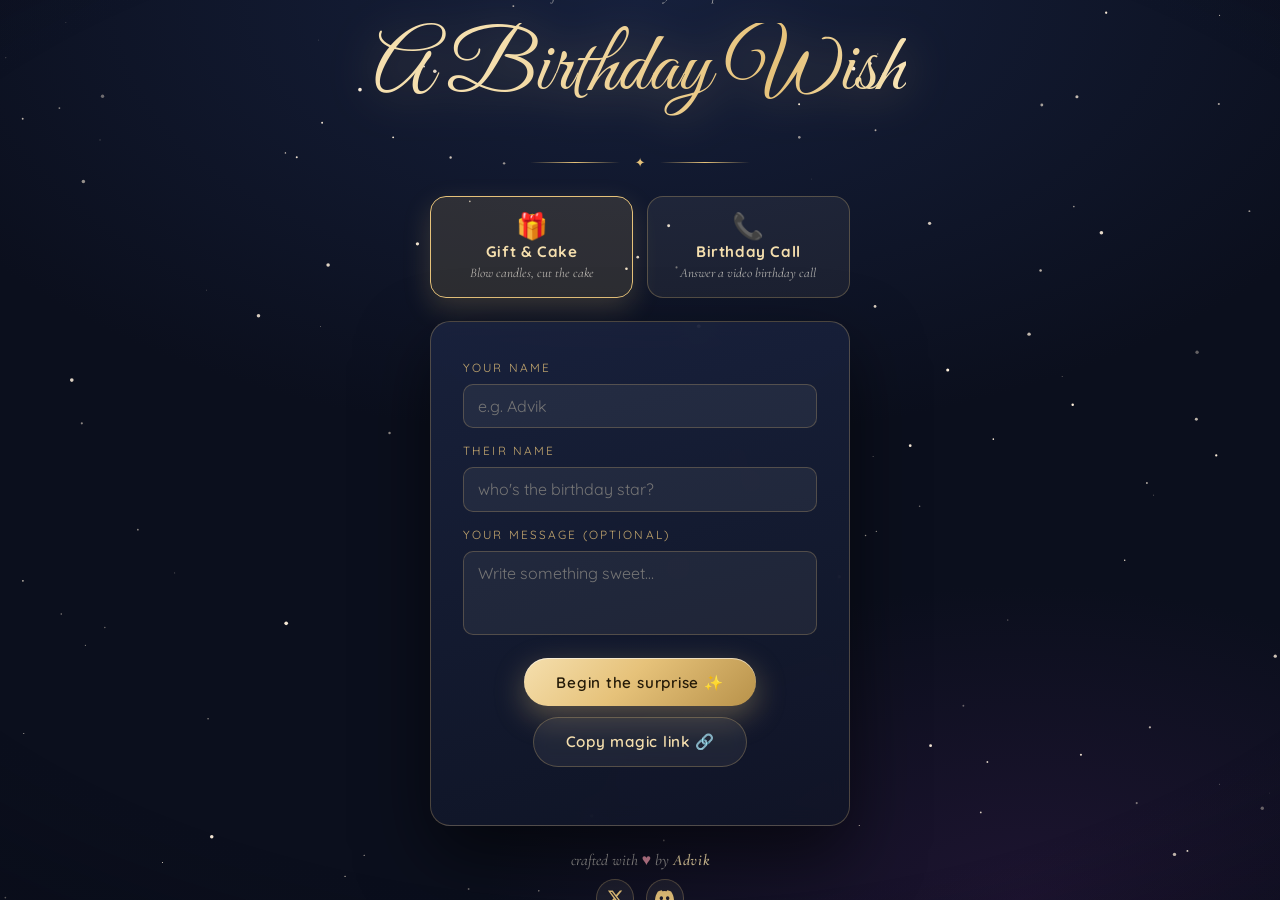
==== commit 43488e93: "Add Birthday Call template: incoming-call UI with shared video wish Home page now picks Gift & Cake " ====
--- a/index.html
+++ b/index.html
@@ -32,7 +32,21 @@
     <h1 class="home-title">A Birthday Wish</h1>
     <div class="gold-divider" aria-hidden="true"><span>✦</span></div>
 
-    <div class="home-form">
+    <div class="template-picker" role="tablist" aria-label="Choose a template">
+      <button type="button" class="template-card active" data-template="gift" role="tab" aria-selected="true">
+        <span class="template-icon" aria-hidden="true">🎁</span>
+        <span class="template-name">Gift &amp; Cake</span>
+        <span class="template-desc">Blow candles, cut the cake</span>
+      </button>
+      <button type="button" class="template-card" data-template="call" role="tab" aria-selected="false">
+        <span class="template-icon" aria-hidden="true">📞</span>
+        <span class="template-name">Birthday Call</span>
+        <span class="template-desc">Answer a video birthday call</span>
+      </button>
+    </div>
+
+    <!-- Gift & Cake form -->
+    <div class="home-form" id="form-gift" data-form="gift">
       <label for="home-from">Your name</label>
       <input id="home-from" type="text" maxlength="30" placeholder="e.g. Advik" />
       <label for="home-name">Their name</label>
@@ -45,6 +59,24 @@
         <button id="home-copy" class="btn btn-ghost">Copy magic link 🔗</button>
       </div>
       <p id="home-copy-status" class="copy-status"></p>
+    </div>
+
+    <!-- Birthday Call form -->
+    <div class="home-form hidden" id="form-call" data-form="call">
+      <label for="call-from">Your name</label>
+      <input id="call-from" type="text" maxlength="30" placeholder="e.g. Advik" />
+      <label for="call-name">Their name</label>
+      <input id="call-name" type="text" maxlength="30" placeholder="who's receiving the call?" />
+      <label for="call-msg">Your message (optional)</label>
+      <textarea id="call-msg" maxlength="200" rows="2" placeholder="A line they’ll see during the call…"></textarea>
+      <label for="call-video">Video link (YouTube, Drive, or Dropbox)</label>
+      <input id="call-video" type="url" placeholder="https://youtube.com/watch?v=…" />
+
+      <div class="home-actions">
+        <button id="call-create" class="btn btn-primary">Start the call 📞</button>
+        <button id="call-copy" class="btn btn-ghost">Copy magic link 🔗</button>
+      </div>
+      <p id="call-copy-status" class="copy-status"></p>
     </div>
 
     <footer class="home-about">
--- a/style.css
+++ b/style.css
@@ -736,6 +736,52 @@
   filter: drop-shadow(0 4px 24px rgba(230, 194, 122, 0.35));
 }
 
+/* Template picker on home */
+.template-picker {
+  display: flex;
+  flex-wrap: wrap;
+  justify-content: center;
+  gap: 0.85rem;
+  width: 100%;
+  max-width: 420px;
+  margin-bottom: 0.2rem;
+}
+.template-card {
+  flex: 1 1 160px;
+  display: flex;
+  flex-direction: column;
+  align-items: center;
+  gap: 0.25rem;
+  padding: 1rem 0.75rem;
+  font-family: var(--sans);
+  color: var(--text);
+  background: var(--card);
+  border: 1px solid var(--card-border);
+  border-radius: 16px;
+  cursor: pointer;
+  transition: transform 0.18s ease, background 0.2s, box-shadow 0.2s, border-color 0.2s;
+}
+.template-card:hover { transform: translateY(-3px); background: rgba(230, 194, 122, 0.1); }
+.template-card.active {
+  border-color: var(--gold);
+  background: rgba(230, 194, 122, 0.14);
+  box-shadow: 0 10px 28px rgba(230, 194, 122, 0.2);
+}
+.template-icon { font-size: 1.6rem; line-height: 1; }
+.template-name {
+  font-weight: 700;
+  font-size: 0.95rem;
+  letter-spacing: 0.04em;
+  color: var(--gold-light);
+}
+.template-desc {
+  font-family: var(--serif);
+  font-style: italic;
+  font-size: 0.82rem;
+  opacity: 0.7;
+  text-align: center;
+}
+
 .home-form {
   width: 100%;
   max-width: 420px;
